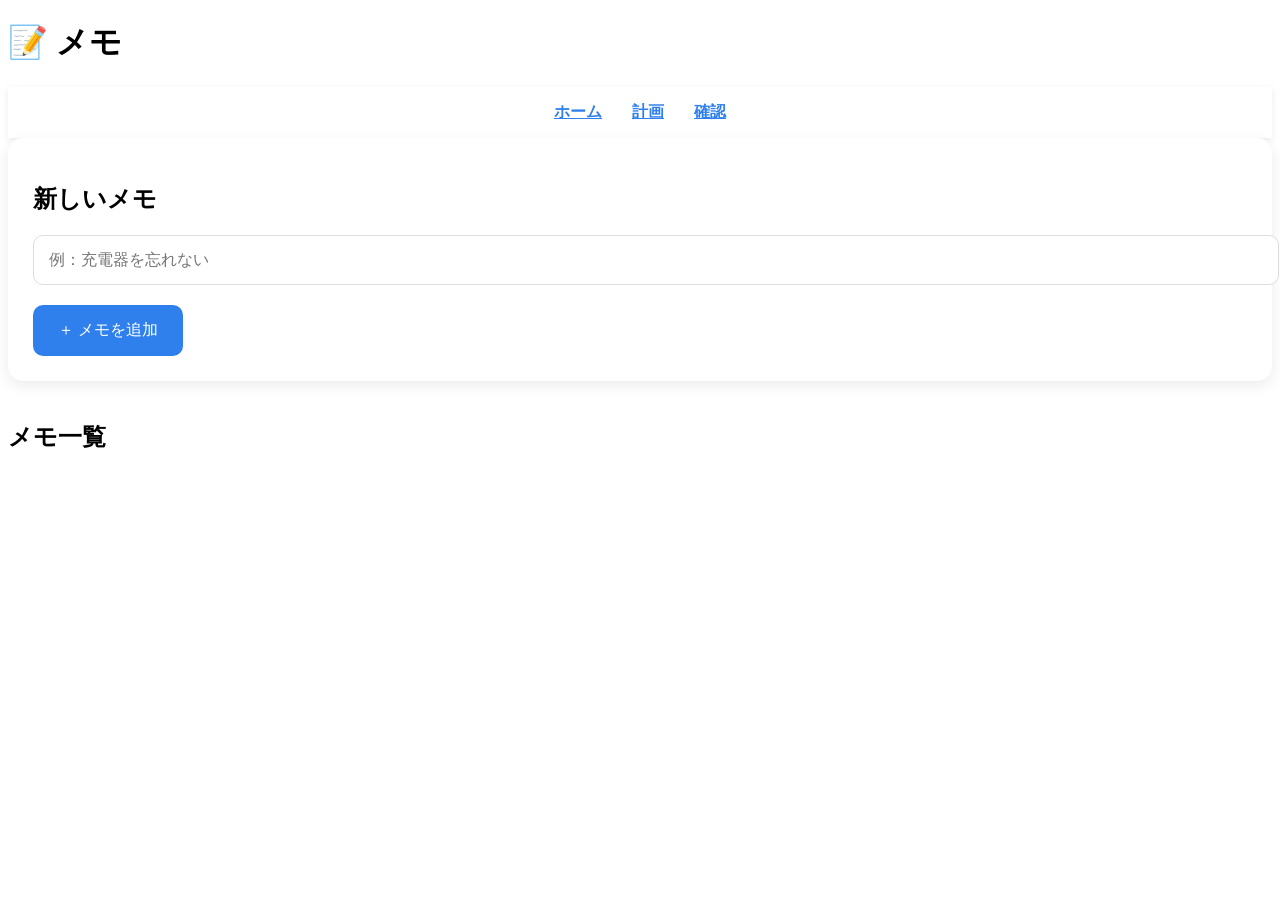
==== memo.html @ d7f97029 "Initial project" ====
<!DOCTYPE html>
<html lang="ja">

<head>

    <meta charset="UTF-8">

    <meta name="viewport" content="width=device-width, initial-scale=1.0">

    <title>メモ | 旅のしおり</title>

    <link rel="stylesheet" href="css/style.css">

    <link rel="stylesheet" href="css/memo.css">

</head>

<body>

    <header>

        <h1>📝 メモ</h1>

    </header>

    <nav class="navigation">

        <a href="index.html">ホーム</a>

        <a href="planner.html">計画</a>

        <a href="preview.html">確認</a>

    </nav>

    <main>

        <section class="memo-input">

            <h2>新しいメモ</h2>

            <input type="text" id="memoText" placeholder="例：充電器を忘れない">

            <button id="addMemo">

                ＋ メモを追加

            </button>

        </section>


        <section>

            <h2>

                メモ一覧

            </h2>

            <div id="memoList">

                <!-- JavaScriptで追加 -->

            </div>

        </section>

    </main>

    <script src="js/memo.js"></script>

</body>

</html>
---- css/memo.css ----
.navigation {

    background: white;

    display: flex;

    justify-content: center;

    gap: 30px;

    padding: 15px;

    box-shadow: 0 2px 8px rgba(0, 0, 0, .08);

}

.navigation a {

    color: #2f80ed;

    font-weight: bold;

}

.navigation a:hover {

    color: #0b60d0;

}

.memo-input {

    background: white;

    padding: 25px;

    border-radius: 15px;

    box-shadow: 0 5px 15px rgba(0, 0, 0, .08);

    margin-bottom: 40px;

}

.memo-input h2 {

    margin-bottom: 20px;

}

.memo-input input {

    width: 100%;

    padding: 15px;

    border-radius: 10px;

    border: 1px solid #ddd;

    margin-bottom: 20px;

    font-size: 16px;

}

.memo-input button {

    background: #2f80ed;

    color: white;

    border: none;

    border-radius: 10px;

    padding: 15px 25px;

    cursor: pointer;

    font-size: 16px;

    transition: .2s;

}

.memo-input button:hover {

    background: #1769d6;

}

#memoList {

    display: flex;

    flex-direction: column;

    gap: 20px;

}

/* ==========================
   メモカード
========================== */

.memo-card {

    background: white;

    border-radius: 15px;

    padding: 20px;

    display: flex;

    justify-content: space-between;

    align-items: center;

    box-shadow: 0 5px 15px rgba(0, 0, 0, .08);

}

.memo-card p {

    font-size: 16px;

}

.delete-button {

    background: #ff5b5b;

    color: white;

    border: none;

    padding: 10px 18px;

    border-radius: 8px;

    cursor: pointer;

    transition: .2s;

}

.delete-button:hover {

    background: #d94343;

}

.memo-left {

    display: flex;
    align-items: center;
    gap: 15px;

}

.memo-buttons {

    display: flex;
    gap: 10px;

}

.memo-buttons button {

    border: none;
    padding: 10px 16px;
    border-radius: 8px;
    cursor: pointer;
    background: #2f80ed;
    color: white;
}

.done {

    text-decoration: line-through;
    color: #999;

}
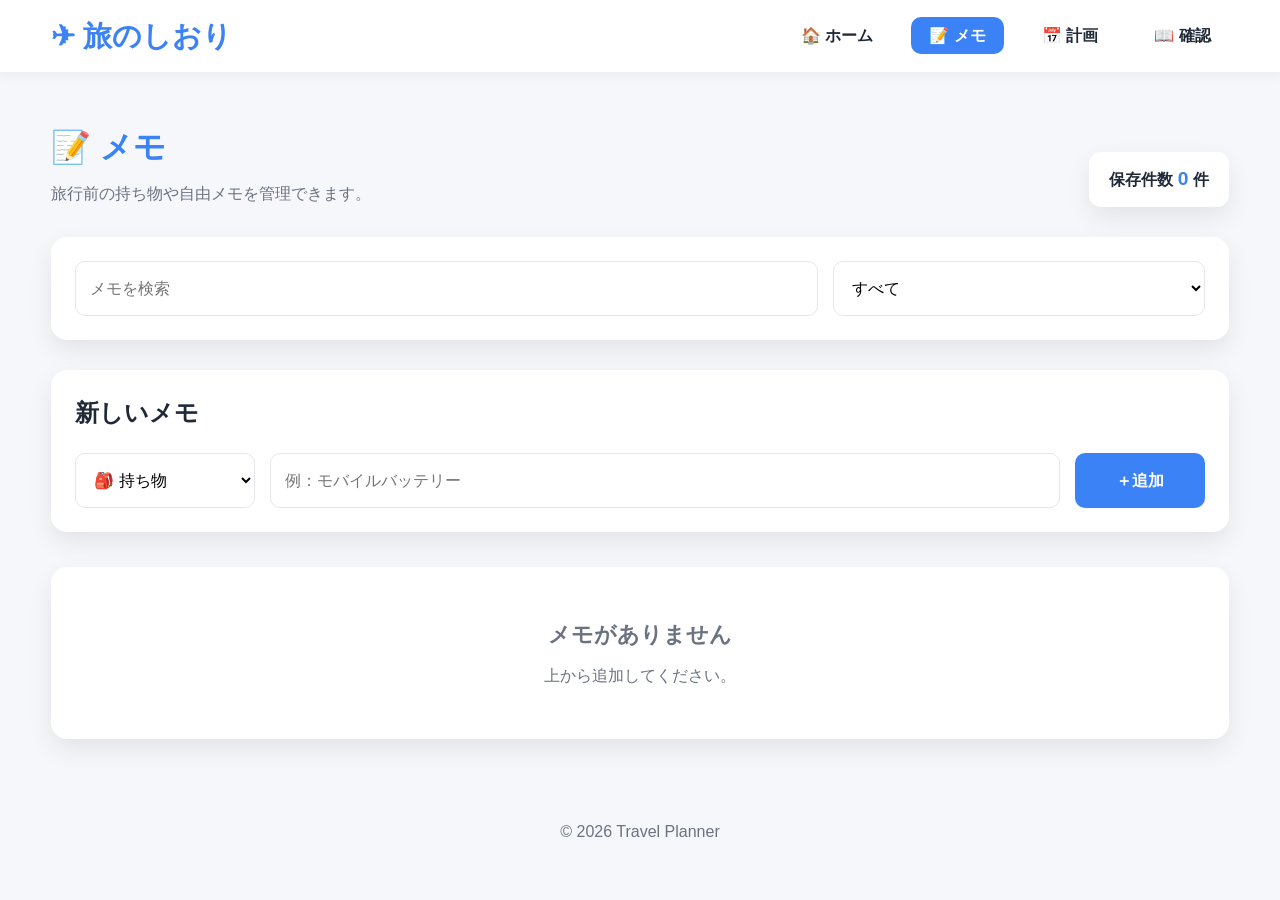
==== commit 74c4eaf0: "Version 1.0" ====
--- a/memo.html
+++ b/memo.html
@@ -9,8 +9,8 @@
 
     <title>メモ | 旅のしおり</title>
 
-    <link rel="stylesheet" href="css/style.css">
-
+    <link rel="stylesheet" href="css/reset.css">
+    <link rel="stylesheet" href="css/common.css">
     <link rel="stylesheet" href="css/memo.css">
 
 </head>
@@ -19,55 +19,194 @@
 
     <header>
 
-        <h1>📝 メモ</h1>
+        <div class="container header-inner">
+
+            <a href="index.html" class="logo">
+
+                ✈ 旅のしおり
+
+            </a>
+
+            <nav>
+
+                <ul>
+
+                    <li>
+
+                        <a href="index.html">
+
+                            🏠 ホーム
+
+                        </a>
+
+                    </li>
+
+                    <li>
+
+                        <a href="memo.html" class="active">
+
+                            📝 メモ
+
+                        </a>
+
+                    </li>
+
+                    <li>
+
+                        <a href="planner.html">
+
+                            📅 計画
+
+                        </a>
+
+                    </li>
+
+                    <li>
+
+                        <a href="preview.html">
+
+                            📖 確認
+
+                        </a>
+
+                    </li>
+
+                </ul>
+
+            </nav>
+
+        </div>
 
     </header>
 
-    <nav class="navigation">
-
-        <a href="index.html">ホーム</a>
-
-        <a href="planner.html">計画</a>
-
-        <a href="preview.html">確認</a>
-
-    </nav>
-
     <main>
 
-        <section class="memo-input">
-
-            <h2>新しいメモ</h2>
-
-            <input type="text" id="memoText" placeholder="例：充電器を忘れない">
-
-            <button id="addMemo">
-
-                ＋ メモを追加
-
-            </button>
-
-        </section>
-
-
-        <section>
-
-            <h2>
-
-                メモ一覧
-
-            </h2>
-
-            <div id="memoList">
-
-                <!-- JavaScriptで追加 -->
-
-            </div>
-
-        </section>
+        <div class="container">
+
+            <section class="page-header">
+
+                <div>
+
+                    <h1>
+
+                        📝 メモ
+
+                    </h1>
+
+                    <p>
+
+                        旅行前の持ち物や自由メモを管理できます。
+
+                    </p>
+
+                </div>
+
+                <div class="memo-counter">
+
+                    保存件数
+
+                    <span id="memoCount">
+
+                        0
+
+                    </span>
+
+                    件
+
+                </div>
+
+            </section>
+
+            <section class="toolbar card">
+
+                <input type="search" id="searchInput" placeholder="メモを検索">
+
+                <select id="category">
+
+                    <option value="all">
+
+                        すべて
+
+                    </option>
+
+                    <option>
+
+                        持ち物
+
+                    </option>
+
+                    <option>
+
+                        買い物
+
+                    </option>
+
+                    <option>
+
+                        その他
+
+                    </option>
+
+                </select>
+
+            </section>
+
+            <section class="add-area card">
+
+                <h2>
+
+                    新しいメモ
+
+                </h2>
+
+                <div class="input-group">
+
+                    <select id="memoCategory">
+                        <option value="持ち物">🎒 持ち物</option>
+                        <option value="買い物">🛒 買い物</option>
+                        <option value="その他">📝 その他</option>
+                    </select>
+
+                    <input type="text" id="memoInput" placeholder="例：モバイルバッテリー">
+
+                    <button id="addButton" class="btn btn-primary">
+
+                        ＋追加
+
+                    </button>
+
+                </div>
+
+            </section>
+
+            <section>
+
+                <div id="memoList" class="memo-list">
+
+                </div>
+
+            </section>
+
+        </div>
 
     </main>
 
+    <footer>
+
+        <div class="container">
+
+            <p>
+
+                © 2026 Travel Planner
+
+            </p>
+
+        </div>
+
+    </footer>
+
+    <script src="js/common.js"></script>
+
     <script src="js/memo.js"></script>
 
 </body>
--- a/css/common.css
+++ b/css/common.css
@@ -0,0 +1,443 @@
+/* ==========================================
+   Travel Planner
+   Common Style
+   Version 1.0
+========================================== */
+
+/* ==========================================
+   Color Theme
+========================================== */
+
+:root {
+
+    --primary: #3b82f6;
+    --primary-dark: #2563eb;
+
+    --secondary: #14b8a6;
+
+    --danger: #ef4444;
+
+    --warning: #f59e0b;
+
+    --success: #22c55e;
+
+    --background: #f5f7fb;
+
+    --surface: #ffffff;
+
+    --text: #1f2937;
+
+    --sub-text: #6b7280;
+
+    --border: #e5e7eb;
+
+    --shadow: 0 10px 25px rgba(0, 0, 0, .08);
+
+    --radius: 16px;
+
+    --transition: .25s ease;
+
+}
+
+/* ==========================================
+   Body
+========================================== */
+
+body {
+
+    background: var(--background);
+
+    color: var(--text);
+
+    font-family:
+        "Yu Gothic UI",
+        "Meiryo",
+        sans-serif;
+
+    line-height: 1.6;
+
+}
+
+/* ==========================================
+   Container
+========================================== */
+
+.container {
+
+    width: min(1200px, 92%);
+
+    margin: auto;
+
+}
+
+/* ==========================================
+   Header
+========================================== */
+
+header {
+
+    background: var(--surface);
+
+    position: sticky;
+
+    top: 0;
+
+    z-index: 100;
+
+    box-shadow: 0 3px 12px rgba(0, 0, 0, .05);
+
+}
+
+.header-inner {
+
+    display: flex;
+
+    justify-content: space-between;
+
+    align-items: center;
+
+    height: 72px;
+
+}
+
+.logo {
+
+    font-size: 1.8rem;
+
+    font-weight: bold;
+
+    color: var(--primary);
+
+}
+
+/* ==========================================
+   Navigation
+========================================== */
+
+nav ul {
+
+    display: flex;
+
+    gap: 20px;
+
+}
+
+nav a {
+
+    padding: 10px 18px;
+
+    border-radius: 10px;
+
+    transition: var(--transition);
+
+    font-weight: 600;
+
+}
+
+nav a:hover {
+
+    background: var(--primary);
+
+    color: white;
+
+}
+
+nav a.active {
+
+    background: var(--primary);
+
+    color: white;
+
+}
+
+/* ==========================================
+   Main
+========================================== */
+
+main {
+
+    padding: 50px 0;
+
+}
+
+/* ==========================================
+   Card
+========================================== */
+
+.card {
+
+    background: var(--surface);
+
+    border-radius: var(--radius);
+
+    padding: 24px;
+
+    box-shadow: var(--shadow);
+
+}
+
+/* ==========================================
+   Button
+========================================== */
+
+.btn {
+
+    display: inline-flex;
+
+    align-items: center;
+
+    justify-content: center;
+
+    gap: 8px;
+
+    padding: 12px 22px;
+
+    border-radius: 10px;
+
+    transition: var(--transition);
+
+    font-weight: bold;
+
+}
+
+.btn-primary {
+
+    background: var(--primary);
+
+    color: white;
+
+}
+
+.btn-primary:hover {
+
+    background: var(--primary-dark);
+
+}
+
+.btn-danger {
+
+    background: var(--danger);
+
+    color: white;
+
+}
+
+.btn-danger:hover {
+
+    opacity: .9;
+
+}
+
+.btn-success {
+
+    background: var(--success);
+
+    color: white;
+
+}
+
+/* ==========================================
+   Input
+========================================== */
+
+input,
+textarea,
+select {
+
+    width: 100%;
+
+    border: 1px solid var(--border);
+
+    border-radius: 10px;
+
+    padding: 14px;
+
+    background: white;
+
+    transition: var(--transition);
+
+}
+
+input:focus,
+textarea:focus,
+select:focus {
+
+    outline: none;
+
+    border-color: var(--primary);
+
+    box-shadow: 0 0 0 3px rgba(59, 130, 246, .15);
+
+}
+
+/* ==========================================
+   Section Title
+========================================== */
+
+.section-title {
+
+    margin-bottom: 25px;
+
+    font-size: 1.8rem;
+
+    color: var(--primary);
+
+}
+
+/* ==========================================
+   Grid
+========================================== */
+
+.grid {
+
+    display: grid;
+
+    gap: 25px;
+
+}
+
+/* ==========================================
+   Footer
+========================================== */
+
+footer {
+
+    text-align: center;
+
+    padding: 30px;
+
+    color: var(--sub-text);
+
+}
+
+/* ==========================================
+   Utility
+========================================== */
+
+.text-center {
+
+    text-align: center;
+
+}
+
+.mt-1 {
+    margin-top: 10px;
+}
+
+.mt-2 {
+    margin-top: 20px;
+}
+
+.mt-3 {
+    margin-top: 30px;
+}
+
+.mb-1 {
+    margin-bottom: 10px;
+}
+
+.mb-2 {
+    margin-bottom: 20px;
+}
+
+.mb-3 {
+    margin-bottom: 30px;
+}
+
+.hidden {
+
+    display: none;
+
+}
+
+/* ==========================================
+   Responsive
+========================================== */
+
+@media(max-width:768px) {
+
+    .header-inner {
+
+        flex-direction: column;
+
+        height: auto;
+
+        padding: 15px 0;
+
+        gap: 15px;
+
+    }
+
+    nav ul {
+
+        flex-wrap: wrap;
+
+        justify-content: center;
+
+    }
+
+    .card {
+
+        padding: 18px;
+
+    }
+
+}
+
+/* ==========================================
+   Toast
+========================================== */
+
+.toast {
+
+    position: fixed;
+
+    bottom: 30px;
+
+    right: 30px;
+
+    padding: 14px 24px;
+
+    border-radius: 10px;
+
+    color: white;
+
+    font-weight: bold;
+
+    box-shadow: 0 10px 25px rgba(0, 0, 0, .2);
+
+    opacity: 0;
+
+    transform: translateY(30px);
+
+    transition: .3s;
+
+    z-index: 9999;
+
+}
+
+.toast.show {
+
+    opacity: 1;
+
+    transform: translateY(0);
+
+}
+
+.toast.success {
+
+    background: #22c55e;
+
+}
+
+.toast.error {
+
+    background: #ef4444;
+
+}
+
+.toast.warning {
+
+    background: #f59e0b;
+
+}
--- a/css/memo.css
+++ b/css/memo.css
@@ -182,4 +182,288 @@
     text-decoration: line-through;
     color: #999;
 
+}
+
+/* ==========================================
+   Memo Page Style
+   Travel Planner
+========================================== */
+
+/* ========= ページヘッダー ========= */
+
+.page-header {
+    display: flex;
+    justify-content: space-between;
+    align-items: flex-end;
+    flex-wrap: wrap;
+    gap: 20px;
+    margin-bottom: 30px;
+}
+
+.page-header h1 {
+    font-size: 2rem;
+    margin-bottom: 8px;
+    color: var(--primary);
+}
+
+.page-header p {
+    color: var(--sub-text);
+}
+
+.memo-counter {
+    background: var(--surface);
+    padding: 12px 20px;
+    border-radius: 12px;
+    box-shadow: var(--shadow);
+    font-weight: bold;
+}
+
+#memoCount {
+    color: var(--primary);
+    font-size: 1.2rem;
+}
+
+/* ========= ツールバー ========= */
+
+.toolbar {
+    display: grid;
+    grid-template-columns: 2fr 1fr;
+    gap: 15px;
+    margin-bottom: 30px;
+}
+
+/* ========= 入力エリア ========= */
+
+.add-area {
+    margin-bottom: 35px;
+}
+
+.add-area h2 {
+    margin-bottom: 20px;
+    color: var(--text);
+}
+
+.input-group {
+    display: flex;
+    gap: 15px;
+}
+
+.input-group input {
+    flex: 1;
+}
+
+.input-group button {
+    min-width: 130px;
+}
+
+/* ========= メモ一覧 ========= */
+
+.memo-list {
+    display: flex;
+    flex-direction: column;
+    gap: 18px;
+}
+
+/* ========= メモカード ========= */
+
+.memo-card {
+
+    display: flex;
+
+    justify-content: space-between;
+
+    align-items: center;
+
+    gap: 20px;
+
+    background: var(--surface);
+
+    padding: 18px 22px;
+
+    border-radius: 16px;
+
+    box-shadow: var(--shadow);
+
+    transition: all .25s ease;
+
+}
+
+.memo-card:hover {
+
+    transform: translateY(-3px);
+
+    box-shadow: 0 15px 35px rgba(0, 0, 0, .12);
+
+}
+
+/* ========= 左側 ========= */
+
+.memo-left {
+
+    display: flex;
+
+    align-items: center;
+
+    gap: 16px;
+
+    flex: 1;
+
+}
+
+.memo-left input[type="checkbox"] {
+
+    width: 22px;
+
+    height: 22px;
+
+    accent-color: var(--primary);
+
+    cursor: pointer;
+
+}
+
+.memo-text {
+
+    font-size: 1rem;
+
+    word-break: break-word;
+
+}
+
+/* ========= 完了 ========= */
+
+.completed {
+
+    color: #9ca3af;
+
+    text-decoration: line-through;
+
+}
+
+/* ========= ボタン ========= */
+
+.memo-actions {
+
+    display: flex;
+
+    gap: 10px;
+
+}
+
+.icon-btn {
+
+    width: 42px;
+
+    height: 42px;
+
+    border-radius: 10px;
+
+    border: none;
+
+    display: flex;
+
+    justify-content: center;
+
+    align-items: center;
+
+    font-size: 1.1rem;
+
+    transition: .2s;
+
+}
+
+.edit-btn {
+
+    background: #e0f2fe;
+
+    color: #0284c7;
+
+}
+
+.edit-btn:hover {
+
+    background: #0284c7;
+
+    color: white;
+
+}
+
+.delete-btn {
+
+    background: #fee2e2;
+
+    color: #dc2626;
+
+}
+
+.delete-btn:hover {
+
+    background: #dc2626;
+
+    color: white;
+
+}
+
+/* ========= 空データ ========= */
+
+.empty {
+
+    background: white;
+
+    border-radius: 16px;
+
+    padding: 50px 20px;
+
+    text-align: center;
+
+    color: var(--sub-text);
+
+    box-shadow: var(--shadow);
+
+}
+
+.empty h2 {
+
+    font-size: 1.4rem;
+
+    margin-bottom: 10px;
+
+}
+
+/* ========= レスポンシブ ========= */
+
+@media(max-width:768px) {
+
+    .input-group {
+        grid-template-columns: 1fr;
+    }
+
+}
+
+.input-group {
+    display: grid;
+    grid-template-columns: 180px 1fr 130px;
+    gap: 15px;
+}
+
+.input-group button {
+
+    width: 100%;
+
+}
+
+.memo-card {
+
+    flex-direction: column;
+
+    align-items: flex-start;
+
+}
+
+.memo-actions {
+
+    width: 100%;
+
+    justify-content: flex-end;
+
 }
